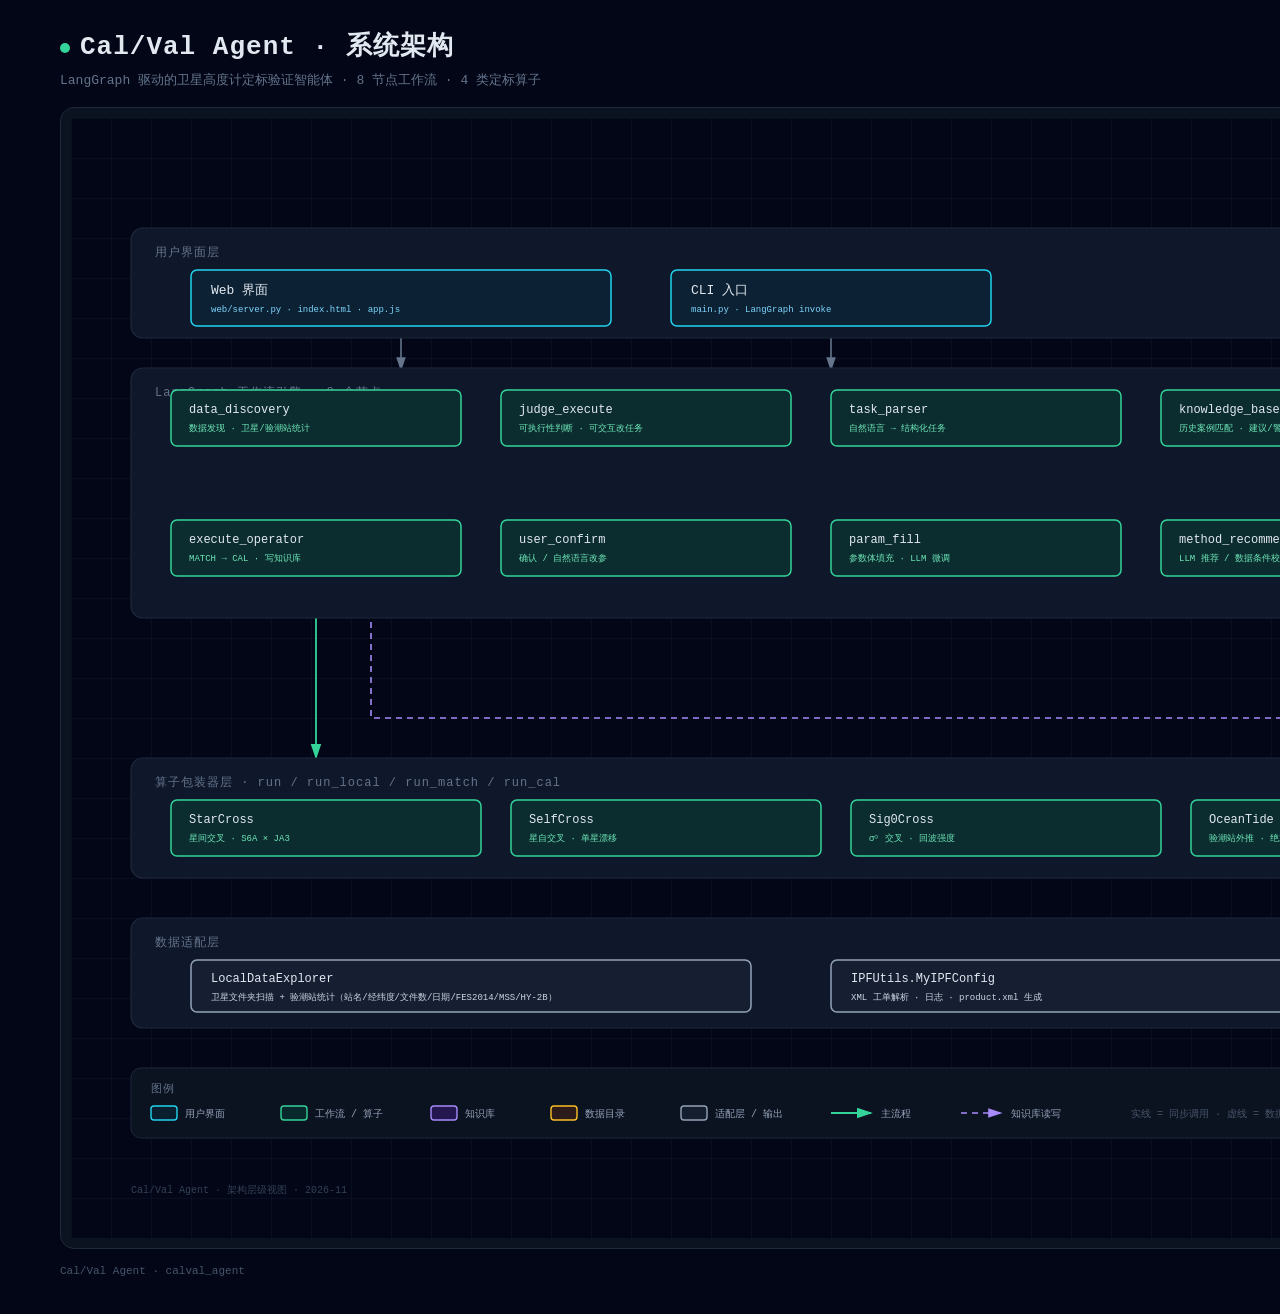
==== docs/architecture.html @ 0512dd33 "docs: 架构图改为 HTML/SVG 绘制并导出 PNG - 新增 docs/architecture.html（深色主题、纯 SVG、无外部依赖） - 导出 docs/architecture." ====
<!DOCTYPE html>
<html lang="zh-CN">
<head>
<meta charset="UTF-8" />
<title>Cal/Val Agent 架构图</title>
<style>
  html, body {
    margin: 0;
    padding: 0;
    background: #020617;
    font-family: "JetBrains Mono", "Cascadia Code", Consolas, "Microsoft YaHei", monospace;
  }
  .wrap { width: 1800px; padding: 28px 0 34px; }
  .head { padding: 0 60px 18px; }
  .head h1 {
    margin: 0;
    font-size: 26px;
    color: #e2e8f0;
    letter-spacing: 1px;
    font-weight: 700;
  }
  .head .sub {
    margin-top: 8px;
    font-size: 13px;
    color: #64748b;
  }
  .dot {
    display: inline-block;
    width: 10px; height: 10px;
    border-radius: 50%;
    background: #34d399;
    margin-right: 10px;
    vertical-align: 1px;
    animation: pulse 2s infinite;
  }
  @keyframes pulse {
    0%   { box-shadow: 0 0 0 0 rgba(52, 211, 153, .6); }
    70%  { box-shadow: 0 0 0 12px rgba(52, 211, 153, 0); }
    100% { box-shadow: 0 0 0 0 rgba(52, 211, 153, 0); }
  }
  .card {
    margin: 0 60px;
    background: #0b1220;
    border: 1px solid #1e293b;
    border-radius: 14px;
    padding: 10px;
  }
  svg { display: block; }
  .foot {
    padding: 16px 60px 0;
    font-size: 11px;
    color: #475569;
    display: flex;
    justify-content: space-between;
  }
</style>
</head>
<body>
<div class="wrap">
  <div class="head">
    <h1><span class="dot"></span>Cal/Val Agent · 系统架构</h1>
    <div class="sub">LangGraph 驱动的卫星高度计定标验证智能体 · 8 节点工作流 · 4 类定标算子</div>
  </div>

  <div class="card">
    <svg width="1780" height="1120" viewBox="0 0 1780 1120" xmlns="http://www.w3.org/2000/svg">
      <defs>
        <pattern id="grid" width="40" height="40" patternUnits="userSpaceOnUse">
          <path d="M 40 0 L 0 0 0 40" fill="none" stroke="#1e293b" stroke-width="0.5"/>
        </pattern>
        <marker id="arrow" markerWidth="10" markerHeight="10" refX="8" refY="3" orient="auto">
          <path d="M0,0 L0,6 L9,3 z" fill="#64748b"/>
        </marker>
        <marker id="arrowG" markerWidth="10" markerHeight="10" refX="8" refY="3" orient="auto">
          <path d="M0,0 L0,6 L9,3 z" fill="#34d399"/>
        </marker>
        <marker id="arrowV" markerWidth="10" markerHeight="10" refX="8" refY="3" orient="auto">
          <path d="M0,0 L0,6 L9,3 z" fill="#a78bfa"/>
        </marker>
      </defs>

      <rect x="0" y="0" width="1780" height="1120" fill="#020617"/>
      <rect x="0" y="0" width="1780" height="1120" fill="url(#grid)"/>

      <!-- ══════════ 连线（先画，压在盒子下面） ══════════ -->
      <!-- UI -> data_discovery -->
      <line x1="330" y1="205" x2="330" y2="252" stroke="#64748b" stroke-width="1.6" marker-end="url(#arrow)"/>
      <line x1="760" y1="205" x2="760" y2="252" stroke="#64748b" stroke-width="1.6" marker-end="url(#arrow)"/>

      <!-- row1: DD -> JE -> TP -> KB -->
      <line x1="390" y1="300" x2="428" y2="300" stroke="#34d399" stroke-width="1.8" marker-end="url(#arrowG)"/>
      <line x1="720" y1="300" x2="758" y2="300" stroke="#34d399" stroke-width="1.8" marker-end="url(#arrowG)"/>
      <line x1="1050" y1="300" x2="1088" y2="300" stroke="#34d399" stroke-width="1.8" marker-end="url(#arrowG)"/>

      <!-- KB -> MR (down) -->
      <line x1="1235" y1="330" x2="1235" y2="378" stroke="#34d399" stroke-width="1.8" marker-end="url(#arrowG)"/>

      <!-- row2 right->left: MR -> PF -> UC -> EO -->
      <line x1="1088" y1="430" x2="1050" y2="430" stroke="#34d399" stroke-width="1.8" marker-end="url(#arrowG)"/>
      <line x1="758" y1="430" x2="720" y2="430" stroke="#34d399" stroke-width="1.8" marker-end="url(#arrowG)"/>
      <line x1="428" y1="430" x2="390" y2="430" stroke="#34d399" stroke-width="1.8" marker-end="url(#arrowG)"/>

      <!-- EO -> 算子层 -->
      <line x1="245" y1="460" x2="245" y2="640" stroke="#34d399" stroke-width="1.8" marker-end="url(#arrowG)"/>
      <!-- EO -> 知识库 (write, dashed) -->
      <path d="M 300 460 L 300 600 L 1600 600 L 1600 470" fill="none" stroke="#a78bfa"
            stroke-width="1.6" stroke-dasharray="6,5" marker-end="url(#arrowV)"/>
      <!-- KB -> 知识库 (read, dashed) -->
      <line x1="1380" y1="300" x2="1478" y2="300" stroke="#a78bfa" stroke-width="1.6"
            stroke-dasharray="6,5" marker-end="url(#arrowV)"/>

      <!-- data_discovery -> 数据适配层 -->
      <line x1="1420" y1="330" x2="1560" y2="330" stroke="#64748b" stroke-width="1.4"
            stroke-dasharray="4,4" marker-end="url(#arrow)"/>
      <path d="M 1560 330 L 1560 830 L 1420 830" fill="none" stroke="#64748b"
            stroke-width="1.4" stroke-dasharray="4,4" marker-end="url(#arrow)"/>

      <!-- ══════════ 层级 1：用户界面层 ══════════ -->
      <rect x="60" y="110" width="1380" height="110" rx="12" fill="#0f172a" stroke="#1e293b" stroke-width="1.2"/>
      <text x="84" y="138" fill="#64748b" font-size="12" letter-spacing="1">用户界面层</text>

      <rect x="120" y="152" width="420" height="56" rx="6" fill="#0f172a"/>
      <rect x="120" y="152" width="420" height="56" rx="6" fill="rgba(8,51,68,0.4)" stroke="#22d3ee" stroke-width="1.5"/>
      <text x="140" y="176" fill="#e2e8f0" font-size="13">Web 界面</text>
      <text x="140" y="194" fill="#7dd3fc" font-size="9">web/server.py · index.html · app.js</text>

      <rect x="600" y="152" width="320" height="56" rx="6" fill="#0f172a"/>
      <rect x="600" y="152" width="320" height="56" rx="6" fill="rgba(8,51,68,0.4)" stroke="#22d3ee" stroke-width="1.5"/>
      <text x="620" y="176" fill="#e2e8f0" font-size="13">CLI 入口</text>
      <text x="620" y="194" fill="#7dd3fc" font-size="9">main.py · LangGraph invoke</text>

      <!-- ══════════ 层级 2：工作流引擎 ══════════ -->
      <rect x="60" y="250" width="1380" height="250" rx="12" fill="#0f172a" stroke="#1e293b" stroke-width="1.2"/>
      <text x="84" y="278" fill="#64748b" font-size="12" letter-spacing="1">LangGraph 工作流引擎 · 8 个节点</text>

      <!-- row1 -->
      <g>
        <rect x="100" y="272" width="290" height="56" rx="6" fill="#0f172a"/>
        <rect x="100" y="272" width="290" height="56" rx="6" fill="rgba(6,78,59,0.4)" stroke="#34d399" stroke-width="1.5"/>
        <text x="118" y="295" fill="#e2e8f0" font-size="12">data_discovery</text>
        <text x="118" y="313" fill="#6ee7b7" font-size="9">数据发现 · 卫星/验潮站统计</text>
      </g>
      <g>
        <rect x="430" y="272" width="290" height="56" rx="6" fill="#0f172a"/>
        <rect x="430" y="272" width="290" height="56" rx="6" fill="rgba(6,78,59,0.4)" stroke="#34d399" stroke-width="1.5"/>
        <text x="448" y="295" fill="#e2e8f0" font-size="12">judge_execute</text>
        <text x="448" y="313" fill="#6ee7b7" font-size="9">可执行性判断 · 可交互改任务</text>
      </g>
      <g>
        <rect x="760" y="272" width="290" height="56" rx="6" fill="#0f172a"/>
        <rect x="760" y="272" width="290" height="56" rx="6" fill="rgba(6,78,59,0.4)" stroke="#34d399" stroke-width="1.5"/>
        <text x="778" y="295" fill="#e2e8f0" font-size="12">task_parser</text>
        <text x="778" y="313" fill="#6ee7b7" font-size="9">自然语言 → 结构化任务</text>
      </g>
      <g>
        <rect x="1090" y="272" width="290" height="56" rx="6" fill="#0f172a"/>
        <rect x="1090" y="272" width="290" height="56" rx="6" fill="rgba(6,78,59,0.4)" stroke="#34d399" stroke-width="1.5"/>
        <text x="1108" y="295" fill="#e2e8f0" font-size="12">knowledge_base</text>
        <text x="1108" y="313" fill="#6ee7b7" font-size="9">历史案例匹配 · 建议/警告</text>
      </g>

      <!-- row2 (right to left) -->
      <g>
        <rect x="1090" y="402" width="290" height="56" rx="6" fill="#0f172a"/>
        <rect x="1090" y="402" width="290" height="56" rx="6" fill="rgba(6,78,59,0.4)" stroke="#34d399" stroke-width="1.5"/>
        <text x="1108" y="425" fill="#e2e8f0" font-size="12">method_recommendation</text>
        <text x="1108" y="443" fill="#6ee7b7" font-size="9">LLM 推荐 / 数据条件校验</text>
      </g>
      <g>
        <rect x="760" y="402" width="290" height="56" rx="6" fill="#0f172a"/>
        <rect x="760" y="402" width="290" height="56" rx="6" fill="rgba(6,78,59,0.4)" stroke="#34d399" stroke-width="1.5"/>
        <text x="778" y="425" fill="#e2e8f0" font-size="12">param_fill</text>
        <text x="778" y="443" fill="#6ee7b7" font-size="9">参数体填充 · LLM 微调</text>
      </g>
      <g>
        <rect x="430" y="402" width="290" height="56" rx="6" fill="#0f172a"/>
        <rect x="430" y="402" width="290" height="56" rx="6" fill="rgba(6,78,59,0.4)" stroke="#34d399" stroke-width="1.5"/>
        <text x="448" y="425" fill="#e2e8f0" font-size="12">user_confirm</text>
        <text x="448" y="443" fill="#6ee7b7" font-size="9">确认 / 自然语言改参</text>
      </g>
      <g>
        <rect x="100" y="402" width="290" height="56" rx="6" fill="#0f172a"/>
        <rect x="100" y="402" width="290" height="56" rx="6" fill="rgba(6,78,59,0.4)" stroke="#34d399" stroke-width="1.5"/>
        <text x="118" y="425" fill="#e2e8f0" font-size="12">execute_operator</text>
        <text x="118" y="443" fill="#6ee7b7" font-size="9">MATCH → CAL · 写知识库</text>
      </g>

      <!-- ══════════ 层级 3：算子包装器层 ══════════ -->
      <rect x="60" y="640" width="1380" height="120" rx="12" fill="#0f172a" stroke="#1e293b" stroke-width="1.2"/>
      <text x="84" y="668" fill="#64748b" font-size="12" letter-spacing="1">算子包装器层 · run / run_local / run_match / run_cal</text>

      <g>
        <rect x="100" y="682" width="310" height="56" rx="6" fill="#0f172a"/>
        <rect x="100" y="682" width="310" height="56" rx="6" fill="rgba(6,78,59,0.4)" stroke="#34d399" stroke-width="1.5"/>
        <text x="118" y="705" fill="#e2e8f0" font-size="12">StarCross</text>
        <text x="118" y="723" fill="#6ee7b7" font-size="9">星间交叉 · S6A × JA3</text>
      </g>
      <g>
        <rect x="440" y="682" width="310" height="56" rx="6" fill="#0f172a"/>
        <rect x="440" y="682" width="310" height="56" rx="6" fill="rgba(6,78,59,0.4)" stroke="#34d399" stroke-width="1.5"/>
        <text x="458" y="705" fill="#e2e8f0" font-size="12">SelfCross</text>
        <text x="458" y="723" fill="#6ee7b7" font-size="9">星自交叉 · 单星漂移</text>
      </g>
      <g>
        <rect x="780" y="682" width="310" height="56" rx="6" fill="#0f172a"/>
        <rect x="780" y="682" width="310" height="56" rx="6" fill="rgba(6,78,59,0.4)" stroke="#34d399" stroke-width="1.5"/>
        <text x="798" y="705" fill="#e2e8f0" font-size="12">Sig0Cross</text>
        <text x="798" y="723" fill="#6ee7b7" font-size="9">σ⁰ 交叉 · 回波强度</text>
      </g>
      <g>
        <rect x="1120" y="682" width="310" height="56" rx="6" fill="#0f172a"/>
        <rect x="1120" y="682" width="310" height="56" rx="6" fill="rgba(6,78,59,0.4)" stroke="#34d399" stroke-width="1.5"/>
        <text x="1138" y="705" fill="#e2e8f0" font-size="12">OceanTide</text>
        <text x="1138" y="723" fill="#6ee7b7" font-size="9">验潮站外推 · 绝对基准</text>
      </g>

      <!-- ══════════ 层级 4：数据适配层 ══════════ -->
      <rect x="60" y="800" width="1380" height="110" rx="12" fill="#0f172a" stroke="#1e293b" stroke-width="1.2"/>
      <text x="84" y="828" fill="#64748b" font-size="12" letter-spacing="1">数据适配层</text>

      <g>
        <rect x="120" y="842" width="560" height="52" rx="6" fill="#0f172a"/>
        <rect x="120" y="842" width="560" height="52" rx="6" fill="rgba(30,41,59,0.5)" stroke="#94a3b8" stroke-width="1.5"/>
        <text x="140" y="864" fill="#e2e8f0" font-size="12">LocalDataExplorer</text>
        <text x="140" y="882" fill="#cbd5e1" font-size="9">卫星文件夹扫描 + 验潮站统计（站名/经纬度/文件数/日期/FES2014/MSS/HY-2B）</text>
      </g>
      <g>
        <rect x="760" y="842" width="560" height="52" rx="6" fill="#0f172a"/>
        <rect x="760" y="842" width="560" height="52" rx="6" fill="rgba(30,41,59,0.5)" stroke="#94a3b8" stroke-width="1.5"/>
        <text x="780" y="864" fill="#e2e8f0" font-size="12">IPFUtils.MyIPFConfig</text>
        <text x="780" y="882" fill="#cbd5e1" font-size="9">XML 工单解析 · 日志 · product.xml 生成</text>
      </g>

      <!-- ══════════ 右侧：知识库 / 数据 / 输出 ══════════ -->
      <g>
        <rect x="1478" y="240" width="250" height="120" rx="10" fill="#0f172a"/>
        <rect x="1478" y="240" width="250" height="120" rx="10" fill="rgba(76,29,149,0.4)" stroke="#a78bfa" stroke-width="1.6"/>
        <text x="1498" y="268" fill="#e2e8f0" font-size="12">kb_cases.json</text>
        <text x="1498" y="288" fill="#c4b5fd" font-size="9">知识库 · 历史案例</text>
        <text x="1498" y="306" fill="#c4b5fd" font-size="9">成功参数建议 / 失败原因</text>
        <text x="1498" y="324" fill="#c4b5fd" font-size="9">保留最近 200 条</text>
        <text x="1498" y="346" fill="#8b5cf6" font-size="8">READ by knowledge_base</text>
      </g>

      <g>
        <rect x="1478" y="420" width="250" height="110" rx="10" fill="#0f172a"/>
        <rect x="1478" y="420" width="250" height="110" rx="10" fill="rgba(120,53,15,0.3)" stroke="#fbbf24" stroke-width="1.6"/>
        <text x="1498" y="448" fill="#e2e8f0" font-size="12">data/</text>
        <text x="1498" y="468" fill="#fcd34d" font-size="9">satelite/  S6A · JA3</text>
        <text x="1498" y="486" fill="#fcd34d" font-size="9">ocean_tide/  WSTG · FES2014</text>
        <text x="1498" y="504" fill="#fcd34d" font-size="9">DTU18MSS_1min.nc</text>
      </g>

      <g>
        <rect x="1478" y="600" width="250" height="110" rx="10" fill="#0f172a"/>
        <rect x="1478" y="600" width="250" height="110" rx="10" fill="rgba(30,41,59,0.5)" stroke="#94a3b8" stroke-width="1.6"/>
        <text x="1498" y="628" fill="#e2e8f0" font-size="12">output_local_test/</text>
        <text x="1498" y="648" fill="#cbd5e1" font-size="9">MATCH 产物 · NPZ/CSV</text>
        <text x="1498" y="666" fill="#cbd5e1" font-size="9">CAL 产物 · PNG/JSON/DOCX</text>
      </g>

      <!-- ══════════ 图例 ══════════ -->
      <g transform="translate(60, 950)">
        <rect x="0" y="0" width="1380" height="70" rx="10" fill="#0b1220" stroke="#1e293b" stroke-width="1"/>
        <text x="20" y="24" fill="#64748b" font-size="11" letter-spacing="1">图例</text>

        <rect x="20" y="38" width="26" height="14" rx="3" fill="rgba(8,51,68,0.4)" stroke="#22d3ee" stroke-width="1.4"/>
        <text x="54" y="49" fill="#94a3b8" font-size="10">用户界面</text>

        <rect x="150" y="38" width="26" height="14" rx="3" fill="rgba(6,78,59,0.4)" stroke="#34d399" stroke-width="1.4"/>
        <text x="184" y="49" fill="#94a3b8" font-size="10">工作流 / 算子</text>

        <rect x="300" y="38" width="26" height="14" rx="3" fill="rgba(76,29,149,0.4)" stroke="#a78bfa" stroke-width="1.4"/>
        <text x="334" y="49" fill="#94a3b8" font-size="10">知识库</text>

        <rect x="420" y="38" width="26" height="14" rx="3" fill="rgba(120,53,15,0.3)" stroke="#fbbf24" stroke-width="1.4"/>
        <text x="454" y="49" fill="#94a3b8" font-size="10">数据目录</text>

        <rect x="550" y="38" width="26" height="14" rx="3" fill="rgba(30,41,59,0.5)" stroke="#94a3b8" stroke-width="1.4"/>
        <text x="584" y="49" fill="#94a3b8" font-size="10">适配层 / 输出</text>

        <line x1="700" y1="45" x2="740" y2="45" stroke="#34d399" stroke-width="1.8" marker-end="url(#arrowG)"/>
        <text x="750" y="49" fill="#94a3b8" font-size="10">主流程</text>

        <line x1="830" y1="45" x2="870" y2="45" stroke="#a78bfa" stroke-width="1.6" stroke-dasharray="6,5" marker-end="url(#arrowV)"/>
        <text x="880" y="49" fill="#94a3b8" font-size="10">知识库读写</text>

        <text x="1000" y="49" fill="#475569" font-size="10">实线 = 同步调用 · 虚线 = 数据/文件依赖</text>
      </g>

      <text x="60" y="1075" fill="#334155" font-size="10">Cal/Val Agent · 架构层级视图 · 2026-11</text>
      <text x="1440" y="1075" fill="#334155" font-size="10" text-anchor="end">层级 1 已完成 · 层级 2 规划中</text>
    </svg>
  </div>

  <div class="foot">
    <span>Cal/Val Agent · calval_agent</span>
    <span>非商业许可 · 1097304039@qq.com</span>
  </div>
</div>
</body>
</html>
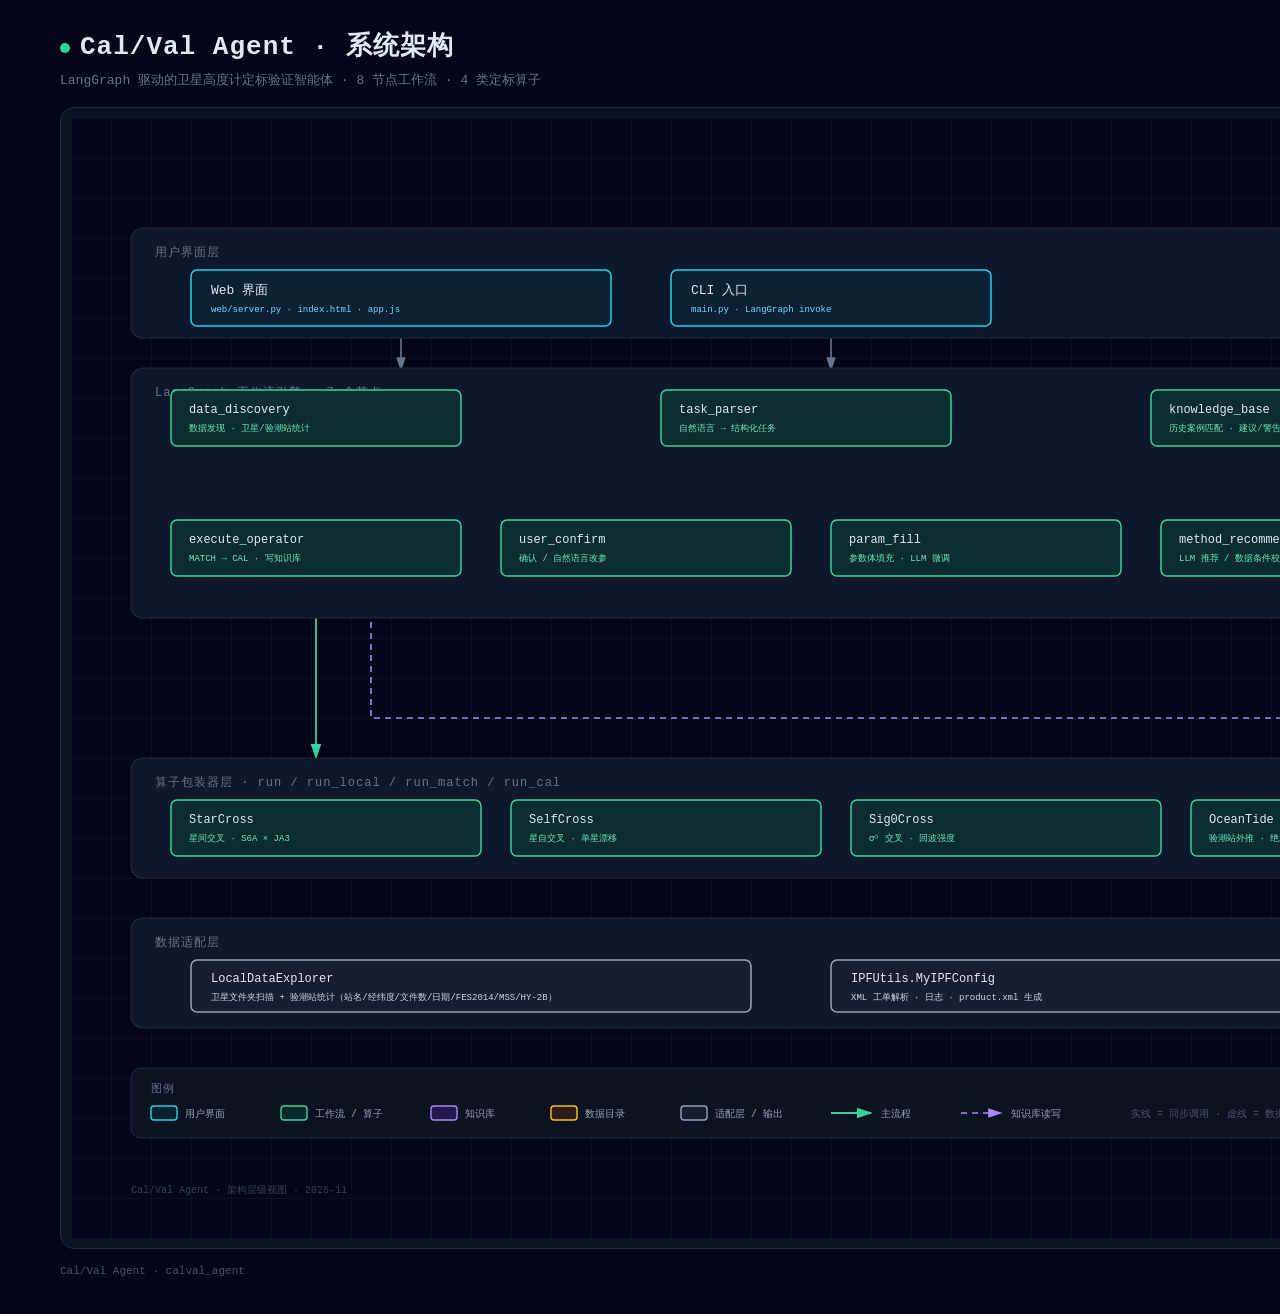
==== commit f0e9cbcc: "delete judge node" ====
--- a/docs/architecture.html
+++ b/docs/architecture.html
@@ -87,18 +87,17 @@
       <line x1="330" y1="205" x2="330" y2="252" stroke="#64748b" stroke-width="1.6" marker-end="url(#arrow)"/>
       <line x1="760" y1="205" x2="760" y2="252" stroke="#64748b" stroke-width="1.6" marker-end="url(#arrow)"/>
 
-      <!-- row1: DD -> JE -> TP -> KB -->
-      <line x1="390" y1="300" x2="428" y2="300" stroke="#34d399" stroke-width="1.8" marker-end="url(#arrowG)"/>
-      <line x1="720" y1="300" x2="758" y2="300" stroke="#34d399" stroke-width="1.8" marker-end="url(#arrowG)"/>
-      <line x1="1050" y1="300" x2="1088" y2="300" stroke="#34d399" stroke-width="1.8" marker-end="url(#arrowG)"/>
+      <!-- row1: DD -> TP -> KB -->
+      <line x1="390" y1="300" x2="584" y2="300" stroke="#34d399" stroke-width="1.8" marker-end="url(#arrowG)"/>
+      <line x1="880" y1="300" x2="1074" y2="300" stroke="#34d399" stroke-width="1.8" marker-end="url(#arrowG)"/>
 
       <!-- KB -> MR (down) -->
-      <line x1="1235" y1="330" x2="1235" y2="378" stroke="#34d399" stroke-width="1.8" marker-end="url(#arrowG)"/>
+      <line x1="1225" y1="330" x2="1225" y2="396" stroke="#34d399" stroke-width="1.8" marker-end="url(#arrowG)"/>
 
       <!-- row2 right->left: MR -> PF -> UC -> EO -->
-      <line x1="1088" y1="430" x2="1050" y2="430" stroke="#34d399" stroke-width="1.8" marker-end="url(#arrowG)"/>
-      <line x1="758" y1="430" x2="720" y2="430" stroke="#34d399" stroke-width="1.8" marker-end="url(#arrowG)"/>
-      <line x1="428" y1="430" x2="390" y2="430" stroke="#34d399" stroke-width="1.8" marker-end="url(#arrowG)"/>
+      <line x1="1088" y1="430" x2="1056" y2="430" stroke="#34d399" stroke-width="1.8" marker-end="url(#arrowG)"/>
+      <line x1="758" y1="430" x2="726" y2="430" stroke="#34d399" stroke-width="1.8" marker-end="url(#arrowG)"/>
+      <line x1="428" y1="430" x2="396" y2="430" stroke="#34d399" stroke-width="1.8" marker-end="url(#arrowG)"/>
 
       <!-- EO -> 算子层 -->
       <line x1="245" y1="460" x2="245" y2="640" stroke="#34d399" stroke-width="1.8" marker-end="url(#arrowG)"/>
@@ -106,13 +105,11 @@
       <path d="M 300 460 L 300 600 L 1600 600 L 1600 470" fill="none" stroke="#a78bfa"
             stroke-width="1.6" stroke-dasharray="6,5" marker-end="url(#arrowV)"/>
       <!-- KB -> 知识库 (read, dashed) -->
-      <line x1="1380" y1="300" x2="1478" y2="300" stroke="#a78bfa" stroke-width="1.6"
+      <line x1="1370" y1="300" x2="1478" y2="300" stroke="#a78bfa" stroke-width="1.6"
             stroke-dasharray="6,5" marker-end="url(#arrowV)"/>
 
-      <!-- data_discovery -> 数据适配层 -->
-      <line x1="1420" y1="330" x2="1560" y2="330" stroke="#64748b" stroke-width="1.4"
-            stroke-dasharray="4,4" marker-end="url(#arrow)"/>
-      <path d="M 1560 330 L 1560 830 L 1420 830" fill="none" stroke="#64748b"
+      <!-- 工作流层 -> 数据适配层 -->
+      <path d="M 1400 500 L 1560 500 L 1560 830 L 1420 830" fill="none" stroke="#64748b"
             stroke-width="1.4" stroke-dasharray="4,4" marker-end="url(#arrow)"/>
 
       <!-- ══════════ 层级 1：用户界面层 ══════════ -->
@@ -131,7 +128,7 @@
 
       <!-- ══════════ 层级 2：工作流引擎 ══════════ -->
       <rect x="60" y="250" width="1380" height="250" rx="12" fill="#0f172a" stroke="#1e293b" stroke-width="1.2"/>
-      <text x="84" y="278" fill="#64748b" font-size="12" letter-spacing="1">LangGraph 工作流引擎 · 8 个节点</text>
+      <text x="84" y="278" fill="#64748b" font-size="12" letter-spacing="1">LangGraph 工作流引擎 · 7 个节点</text>
 
       <!-- row1 -->
       <g>
@@ -141,22 +138,16 @@
         <text x="118" y="313" fill="#6ee7b7" font-size="9">数据发现 · 卫星/验潮站统计</text>
       </g>
       <g>
-        <rect x="430" y="272" width="290" height="56" rx="6" fill="#0f172a"/>
-        <rect x="430" y="272" width="290" height="56" rx="6" fill="rgba(6,78,59,0.4)" stroke="#34d399" stroke-width="1.5"/>
-        <text x="448" y="295" fill="#e2e8f0" font-size="12">judge_execute</text>
-        <text x="448" y="313" fill="#6ee7b7" font-size="9">可执行性判断 · 可交互改任务</text>
-      </g>
-      <g>
-        <rect x="760" y="272" width="290" height="56" rx="6" fill="#0f172a"/>
-        <rect x="760" y="272" width="290" height="56" rx="6" fill="rgba(6,78,59,0.4)" stroke="#34d399" stroke-width="1.5"/>
-        <text x="778" y="295" fill="#e2e8f0" font-size="12">task_parser</text>
-        <text x="778" y="313" fill="#6ee7b7" font-size="9">自然语言 → 结构化任务</text>
-      </g>
-      <g>
-        <rect x="1090" y="272" width="290" height="56" rx="6" fill="#0f172a"/>
-        <rect x="1090" y="272" width="290" height="56" rx="6" fill="rgba(6,78,59,0.4)" stroke="#34d399" stroke-width="1.5"/>
-        <text x="1108" y="295" fill="#e2e8f0" font-size="12">knowledge_base</text>
-        <text x="1108" y="313" fill="#6ee7b7" font-size="9">历史案例匹配 · 建议/警告</text>
+        <rect x="590" y="272" width="290" height="56" rx="6" fill="#0f172a"/>
+        <rect x="590" y="272" width="290" height="56" rx="6" fill="rgba(6,78,59,0.4)" stroke="#34d399" stroke-width="1.5"/>
+        <text x="608" y="295" fill="#e2e8f0" font-size="12">task_parser</text>
+        <text x="608" y="313" fill="#6ee7b7" font-size="9">自然语言 → 结构化任务</text>
+      </g>
+      <g>
+        <rect x="1080" y="272" width="290" height="56" rx="6" fill="#0f172a"/>
+        <rect x="1080" y="272" width="290" height="56" rx="6" fill="rgba(6,78,59,0.4)" stroke="#34d399" stroke-width="1.5"/>
+        <text x="1098" y="295" fill="#e2e8f0" font-size="12">knowledge_base</text>
+        <text x="1098" y="313" fill="#6ee7b7" font-size="9">历史案例匹配 · 建议/警告</text>
       </g>
 
       <!-- row2 (right to left) -->
